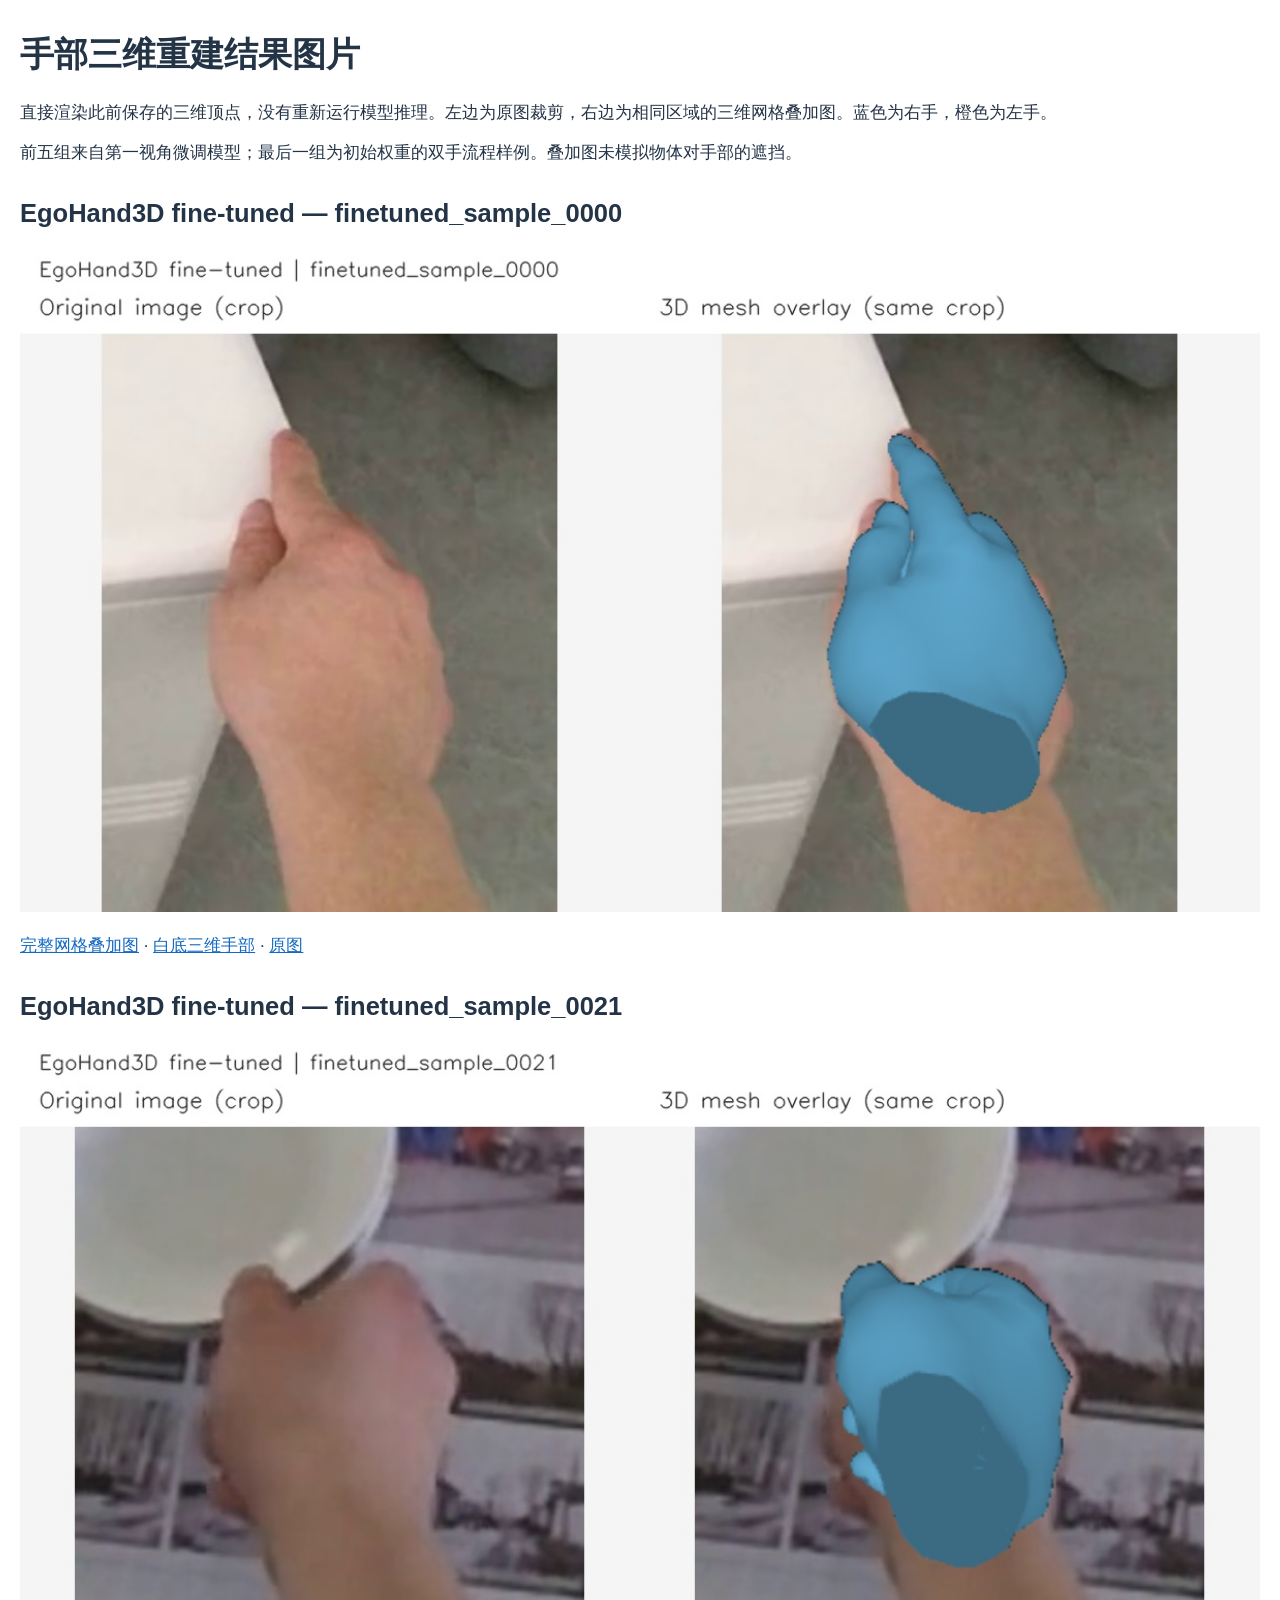
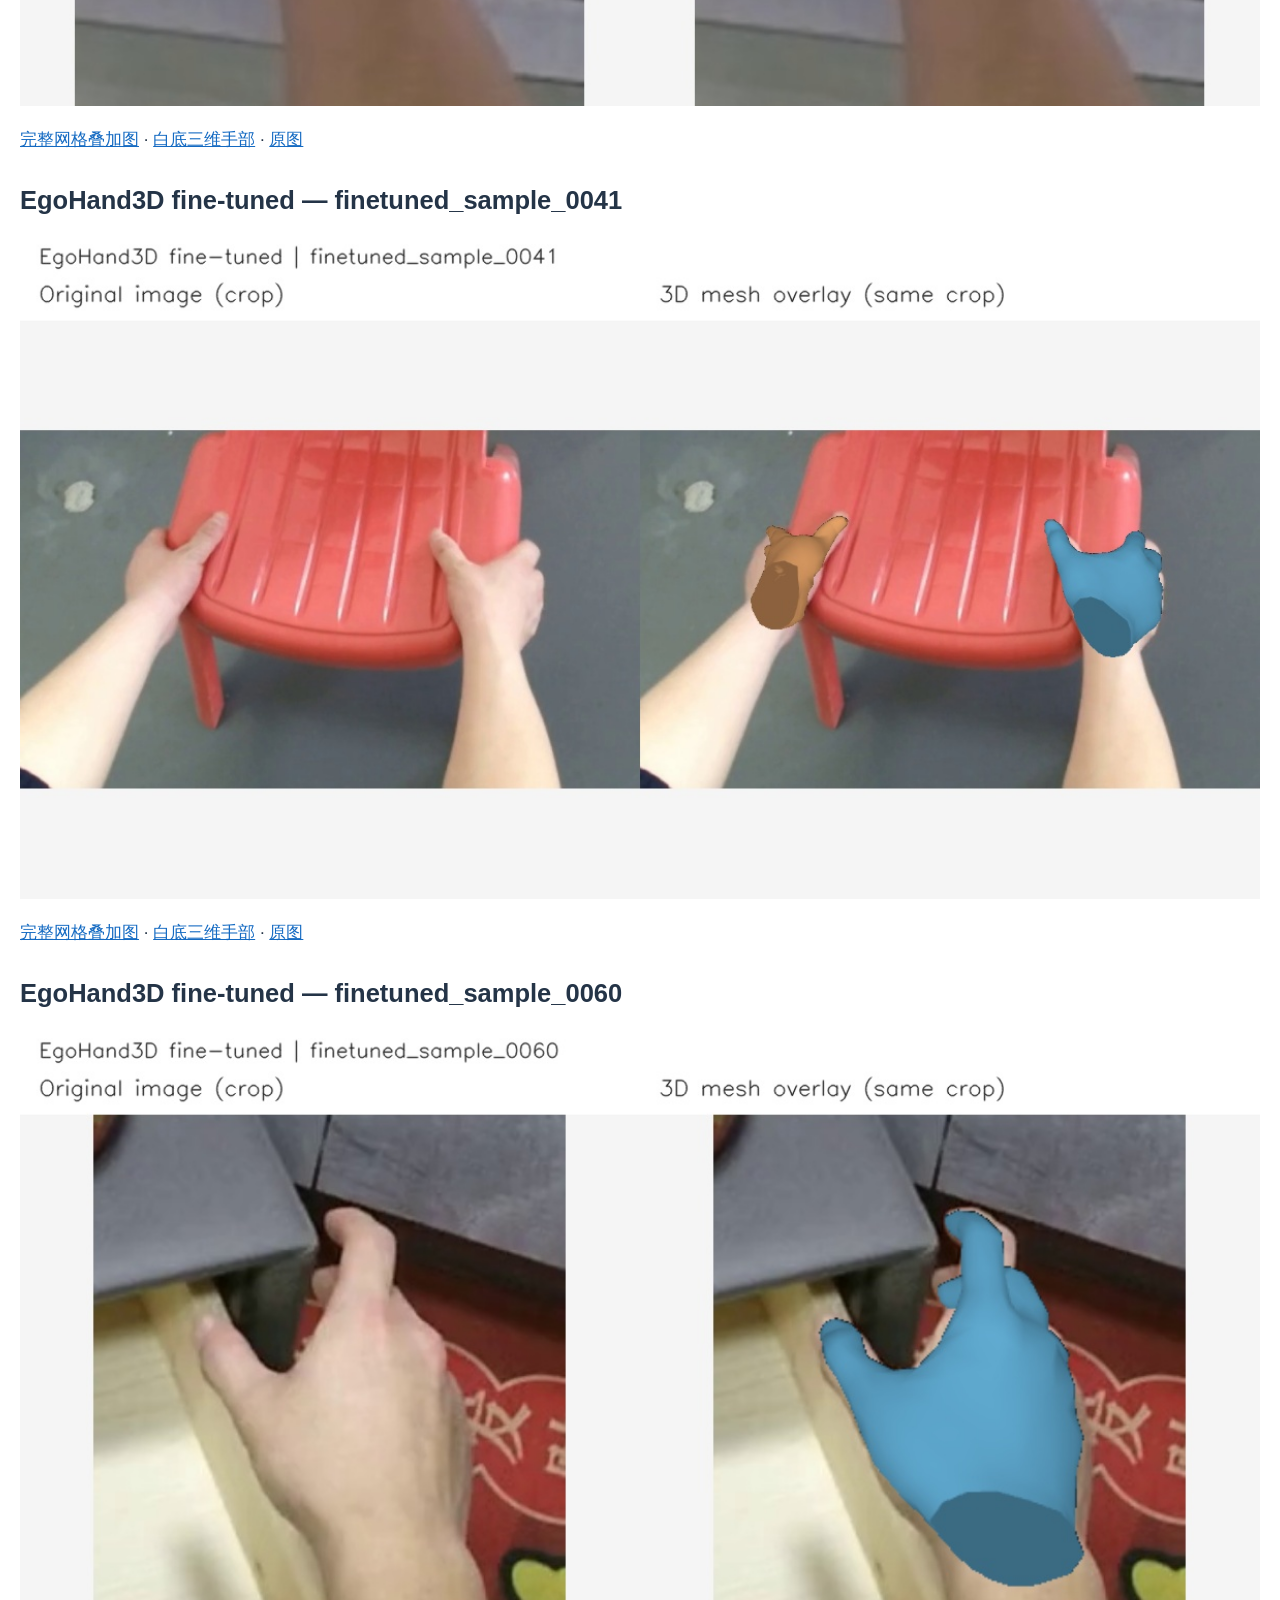
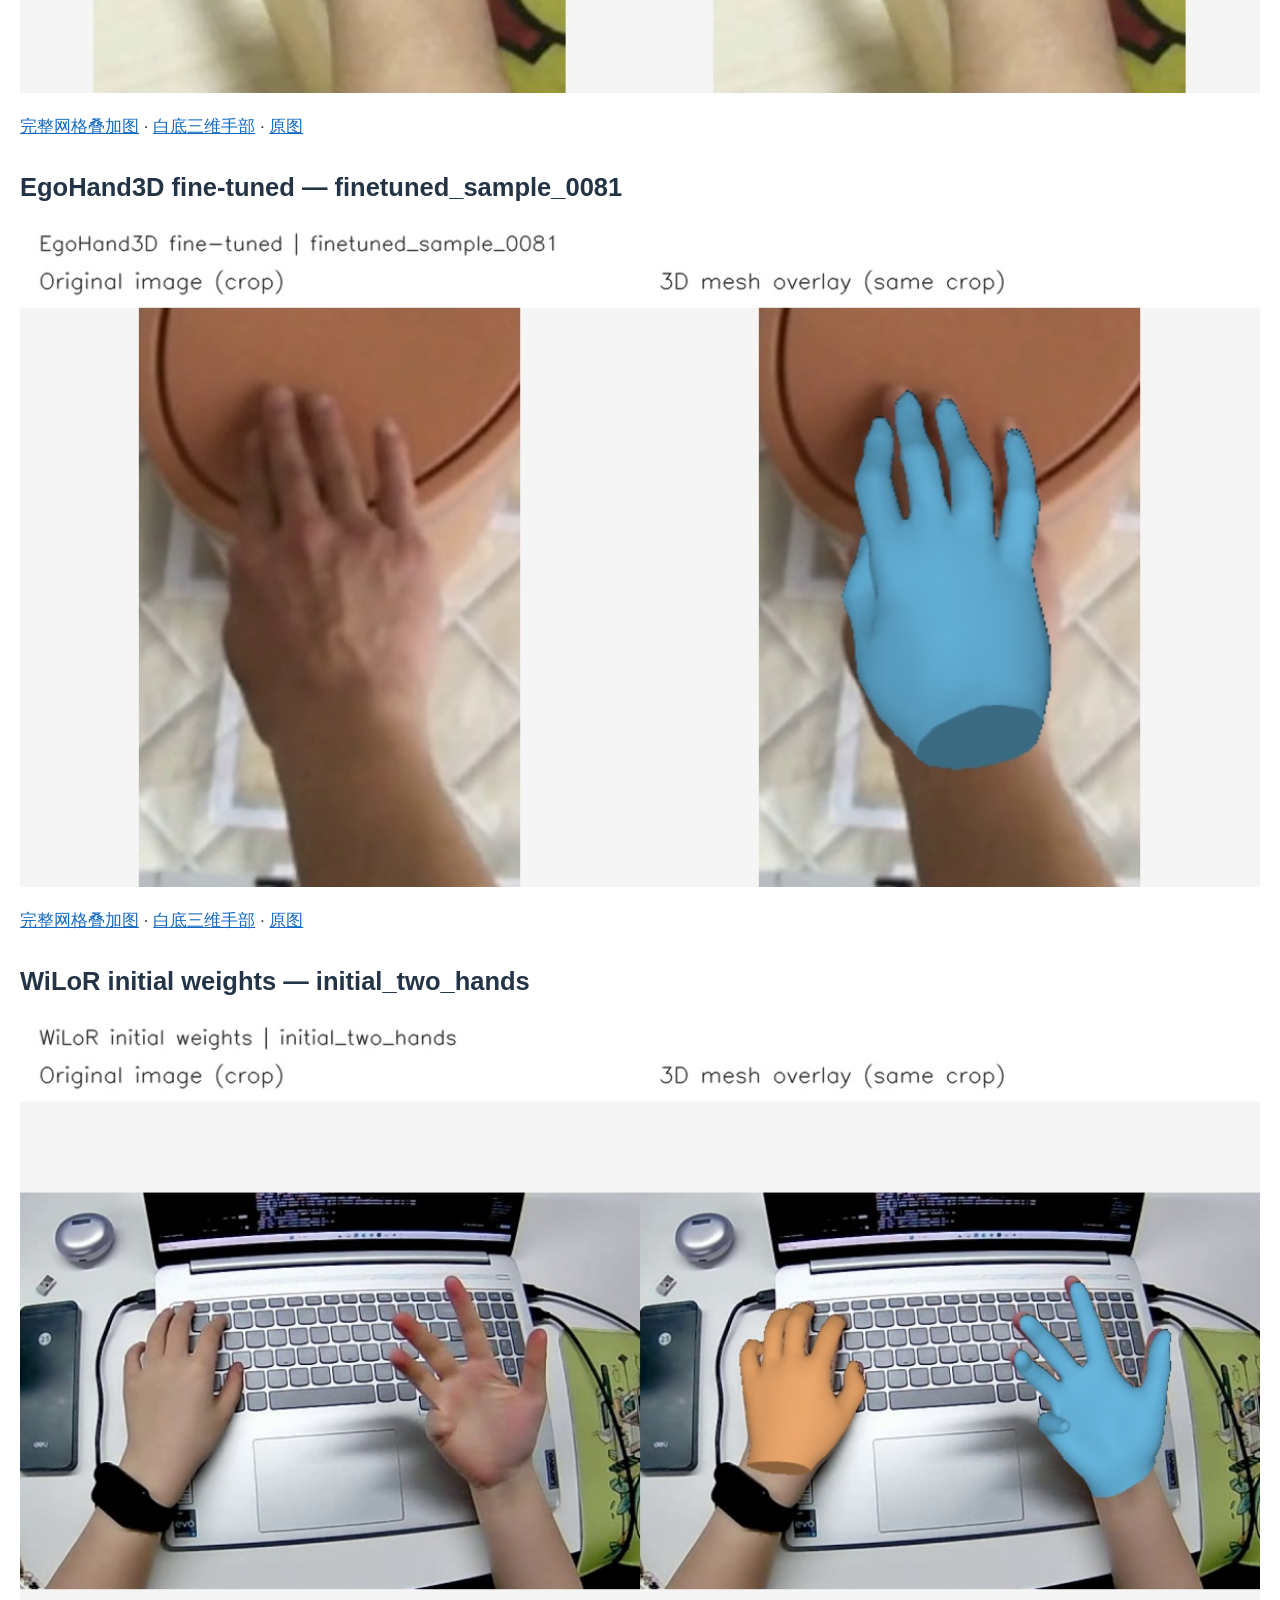
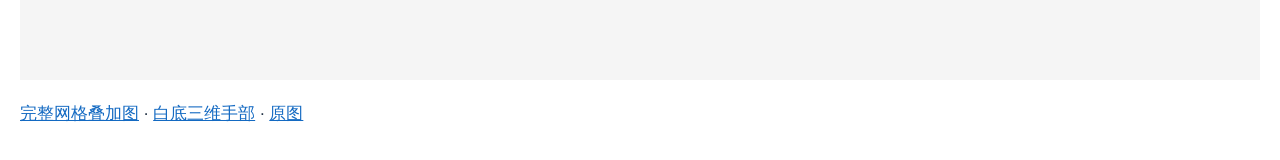
==== results/reconstruction_images_20261009/index.html @ 19c7897a "Add saved hand reconstruction images and preview gallery" ====
<!doctype html><html lang="zh"><meta charset="utf-8"><title>手部三维重建结果</title><style>body{font:17px sans-serif;max-width:1250px;margin:32px auto;padding:0 20px;color:#243447}img{width:100%}section{margin:35px 0}a{color:#146ac2}</style><h1>手部三维重建结果图片</h1><p>直接渲染此前保存的三维顶点，没有重新运行模型推理。左边为原图裁剪，右边为相同区域的三维网格叠加图。蓝色为右手，橙色为左手。</p><p>前五组来自第一视角微调模型；最后一组为初始权重的双手流程样例。叠加图未模拟物体对手部的遮挡。</p><section><h2>EgoHand3D fine-tuned — finetuned_sample_0000</h2><a href="finetuned_sample_0000_comparison.jpg"><img src="finetuned_sample_0000_comparison.jpg"></a><p><a href="finetuned_sample_0000_mesh_overlay.jpg">完整网格叠加图</a> · <a href="finetuned_sample_0000_mesh_only.png">白底三维手部</a> · <a href="finetuned_sample_0000_input.jpg">原图</a></p></section><section><h2>EgoHand3D fine-tuned — finetuned_sample_0021</h2><a href="finetuned_sample_0021_comparison.jpg"><img src="finetuned_sample_0021_comparison.jpg"></a><p><a href="finetuned_sample_0021_mesh_overlay.jpg">完整网格叠加图</a> · <a href="finetuned_sample_0021_mesh_only.png">白底三维手部</a> · <a href="finetuned_sample_0021_input.jpg">原图</a></p></section><section><h2>EgoHand3D fine-tuned — finetuned_sample_0041</h2><a href="finetuned_sample_0041_comparison.jpg"><img src="finetuned_sample_0041_comparison.jpg"></a><p><a href="finetuned_sample_0041_mesh_overlay.jpg">完整网格叠加图</a> · <a href="finetuned_sample_0041_mesh_only.png">白底三维手部</a> · <a href="finetuned_sample_0041_input.jpg">原图</a></p></section><section><h2>EgoHand3D fine-tuned — finetuned_sample_0060</h2><a href="finetuned_sample_0060_comparison.jpg"><img src="finetuned_sample_0060_comparison.jpg"></a><p><a href="finetuned_sample_0060_mesh_overlay.jpg">完整网格叠加图</a> · <a href="finetuned_sample_0060_mesh_only.png">白底三维手部</a> · <a href="finetuned_sample_0060_input.jpg">原图</a></p></section><section><h2>EgoHand3D fine-tuned — finetuned_sample_0081</h2><a href="finetuned_sample_0081_comparison.jpg"><img src="finetuned_sample_0081_comparison.jpg"></a><p><a href="finetuned_sample_0081_mesh_overlay.jpg">完整网格叠加图</a> · <a href="finetuned_sample_0081_mesh_only.png">白底三维手部</a> · <a href="finetuned_sample_0081_input.jpg">原图</a></p></section><section><h2>WiLoR initial weights — initial_two_hands</h2><a href="initial_two_hands_comparison.jpg"><img src="initial_two_hands_comparison.jpg"></a><p><a href="initial_two_hands_mesh_overlay.jpg">完整网格叠加图</a> · <a href="initial_two_hands_mesh_only.png">白底三维手部</a> · <a href="initial_two_hands_input.jpg">原图</a></p></section></html>
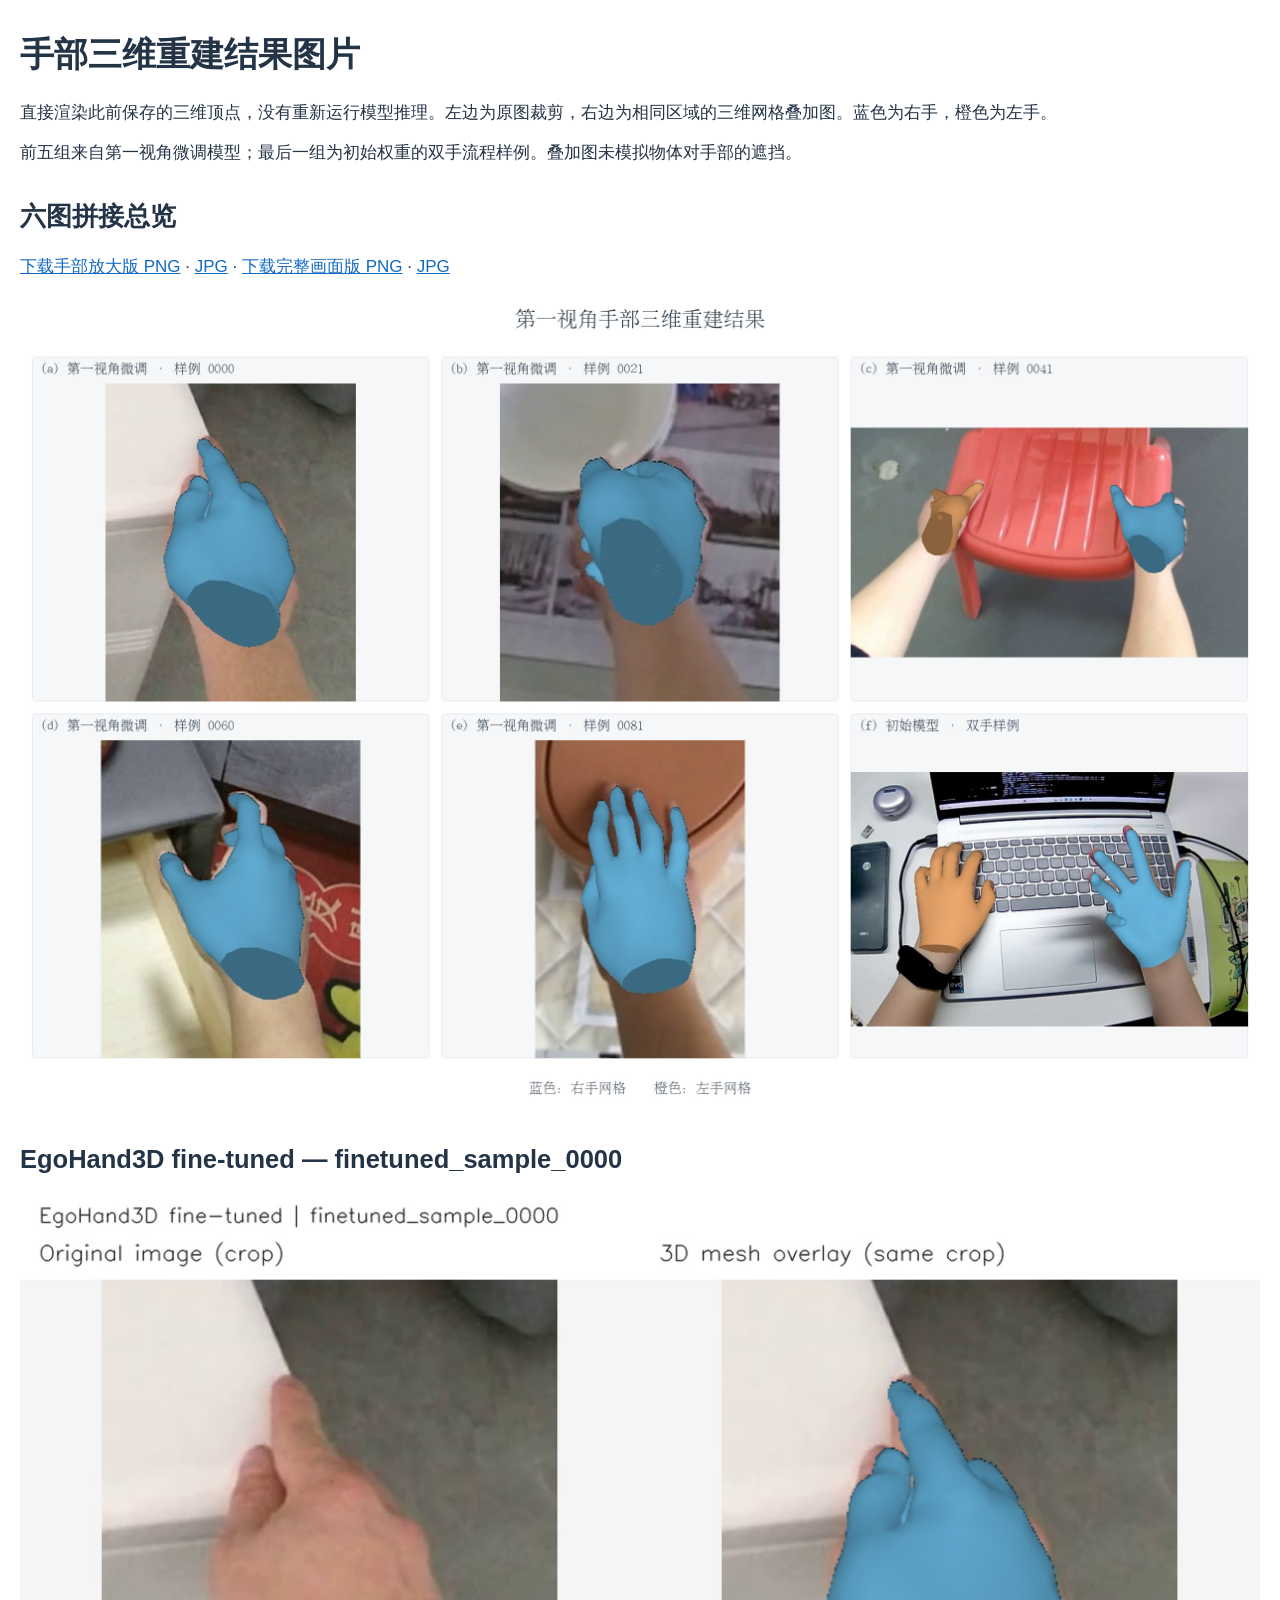
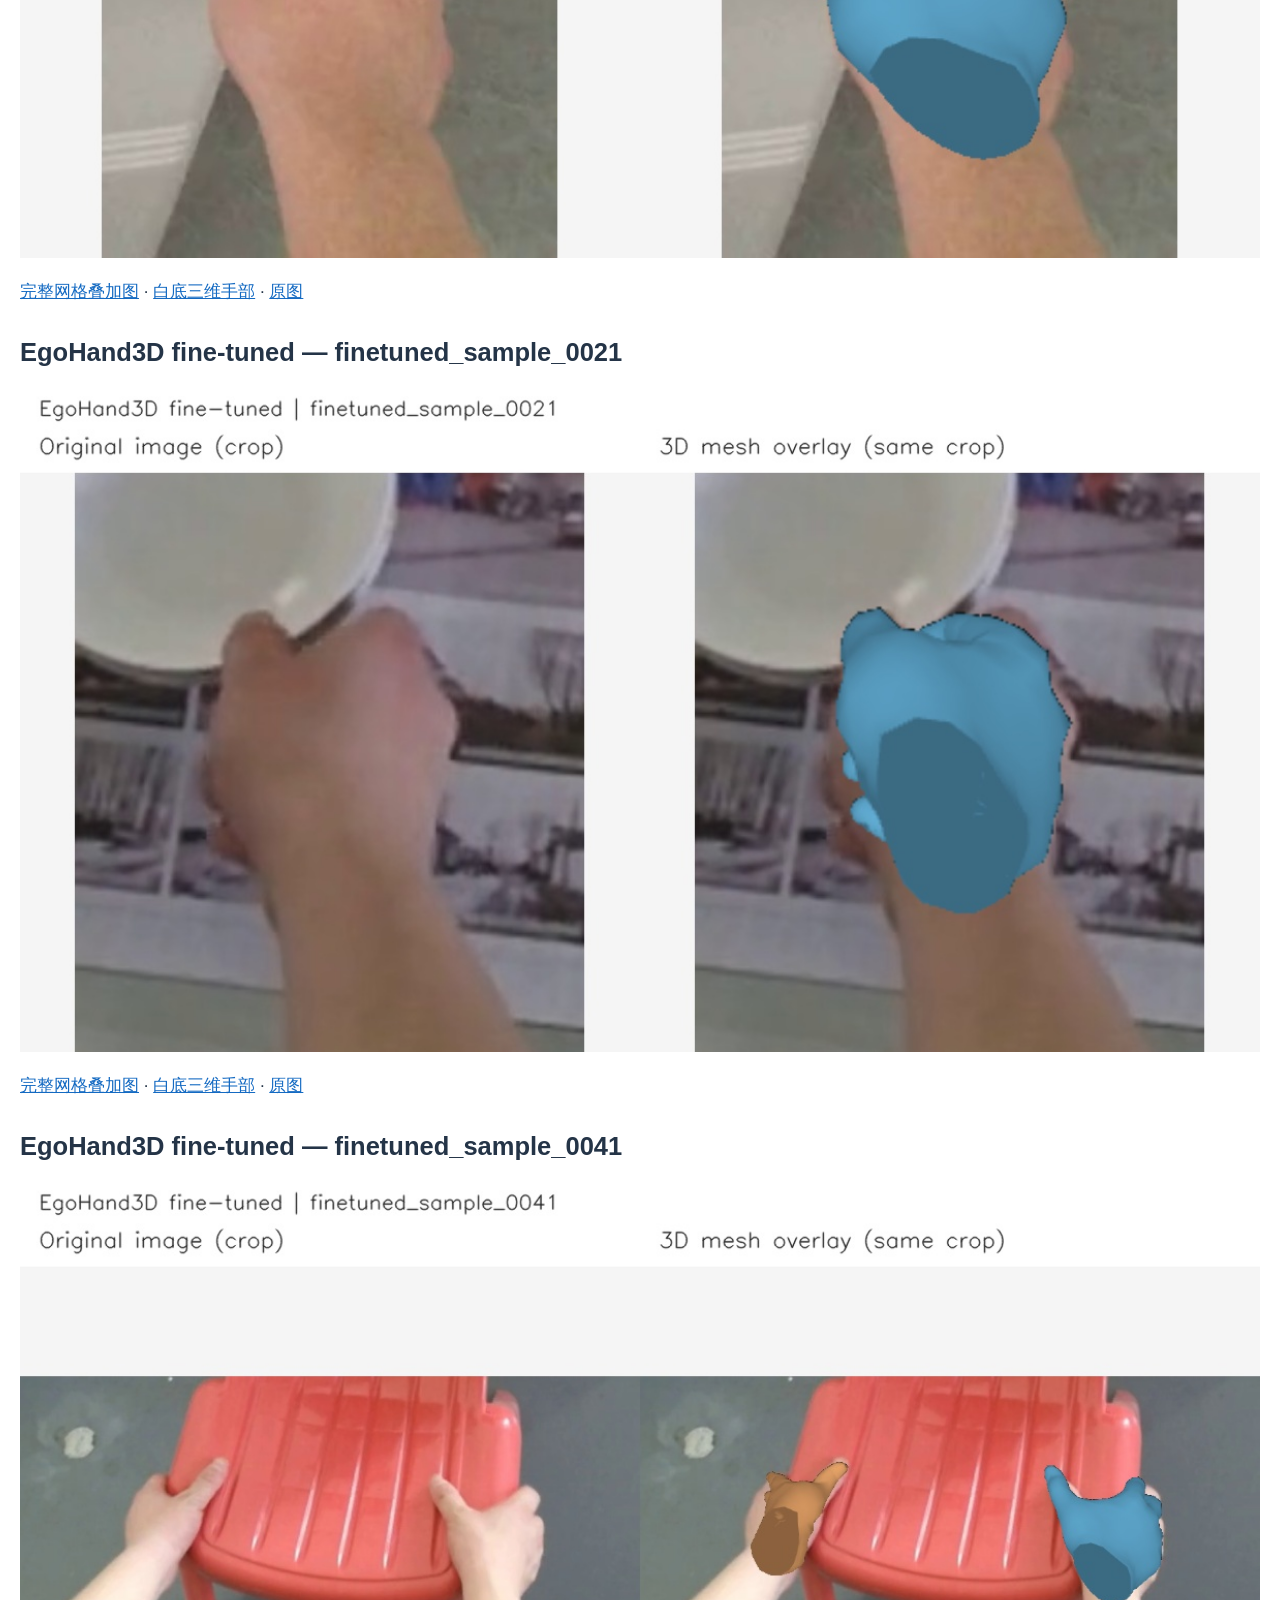
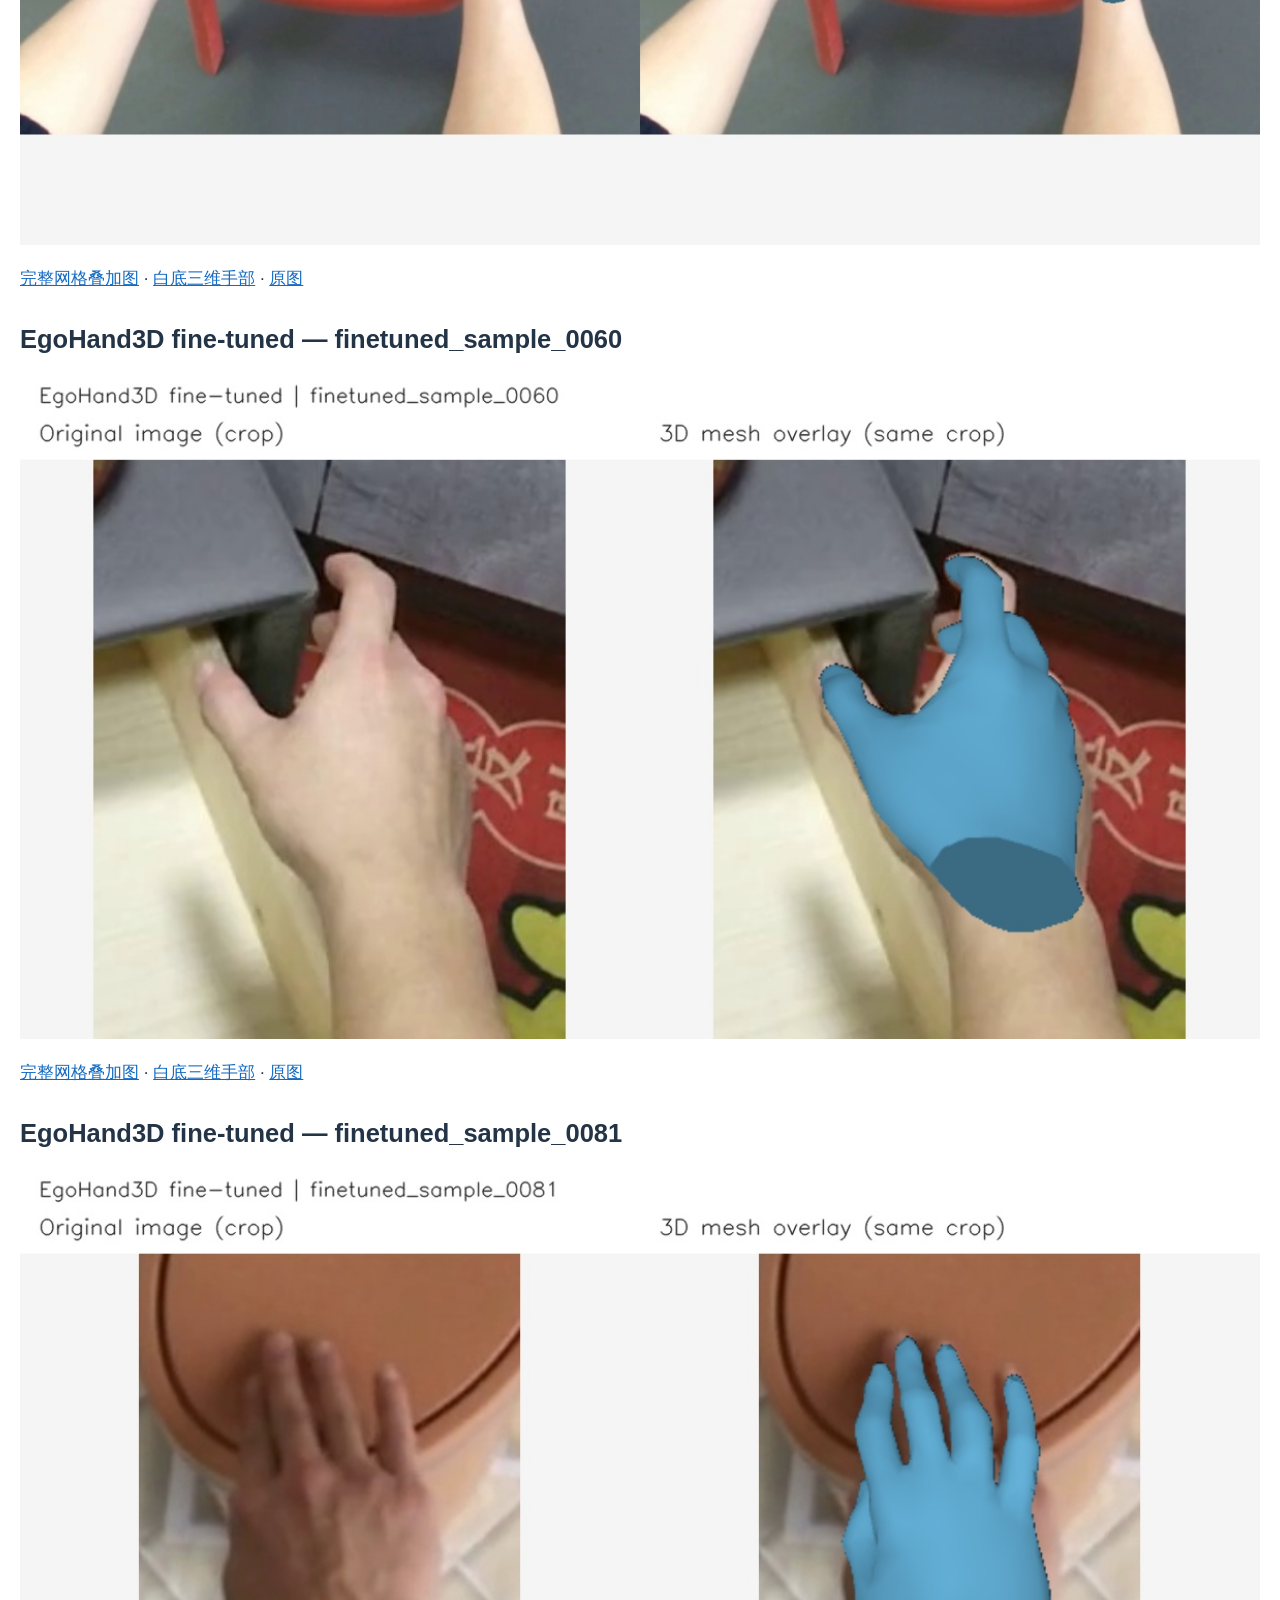
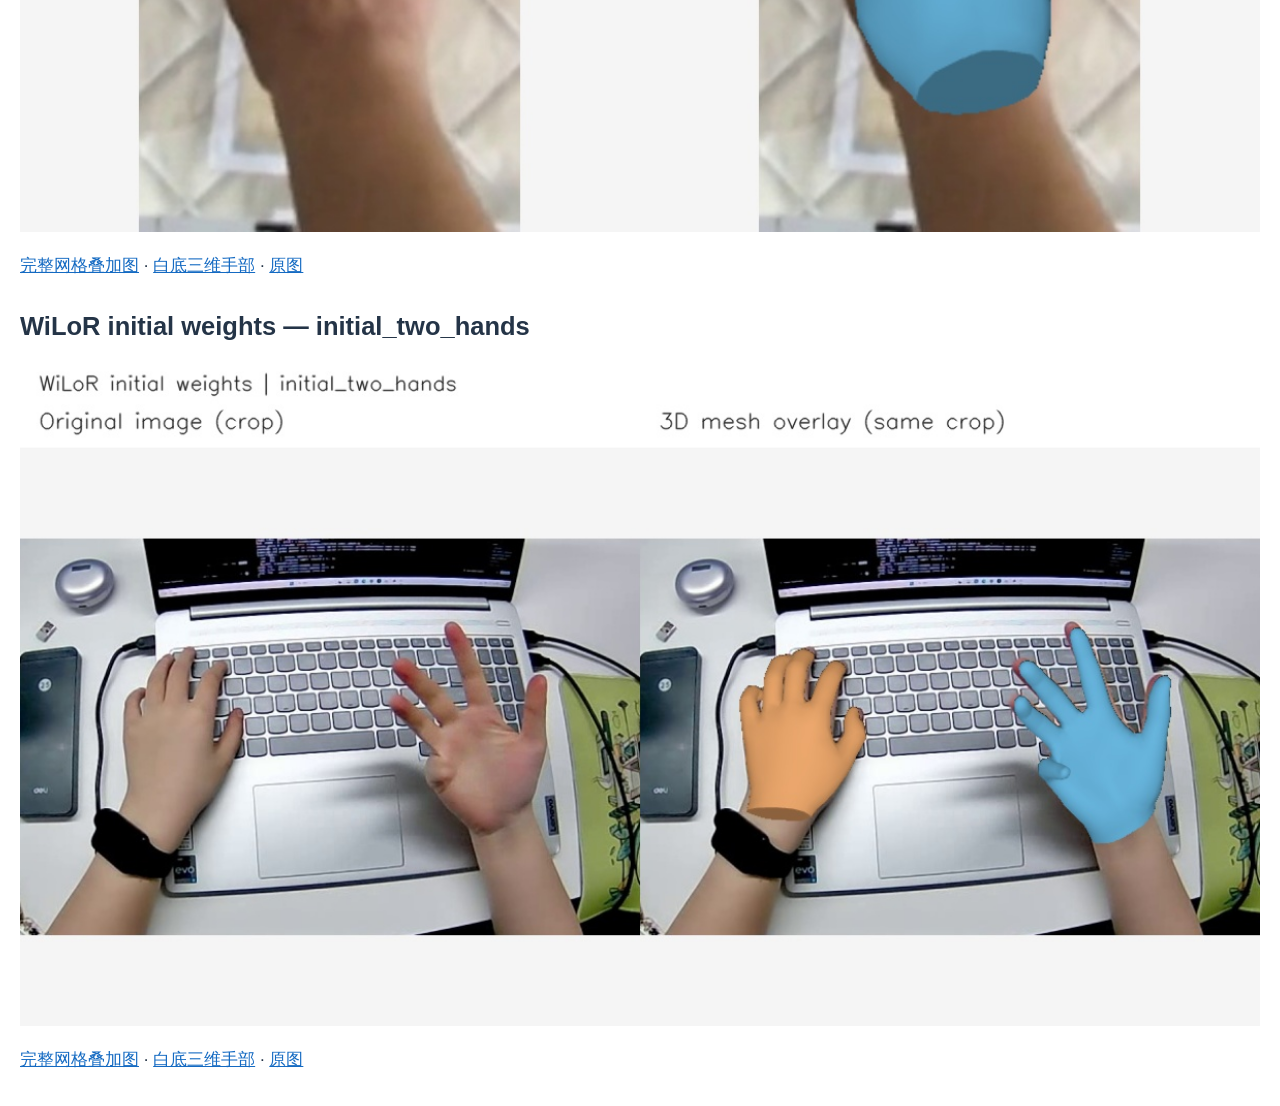
==== commit 31be65de: "Add six-panel hand mesh reconstruction montage" ====
--- a/results/reconstruction_images_20261009/index.html
+++ b/results/reconstruction_images_20261009/index.html
@@ -1 +1 @@
-<!doctype html><html lang="zh"><meta charset="utf-8"><title>手部三维重建结果</title><style>body{font:17px sans-serif;max-width:1250px;margin:32px auto;padding:0 20px;color:#243447}img{width:100%}section{margin:35px 0}a{color:#146ac2}</style><h1>手部三维重建结果图片</h1><p>直接渲染此前保存的三维顶点，没有重新运行模型推理。左边为原图裁剪，右边为相同区域的三维网格叠加图。蓝色为右手，橙色为左手。</p><p>前五组来自第一视角微调模型；最后一组为初始权重的双手流程样例。叠加图未模拟物体对手部的遮挡。</p><section><h2>EgoHand3D fine-tuned — finetuned_sample_0000</h2><a href="finetuned_sample_0000_comparison.jpg"><img src="finetuned_sample_0000_comparison.jpg"></a><p><a href="finetuned_sample_0000_mesh_overlay.jpg">完整网格叠加图</a> · <a href="finetuned_sample_0000_mesh_only.png">白底三维手部</a> · <a href="finetuned_sample_0000_input.jpg">原图</a></p></section><section><h2>EgoHand3D fine-tuned — finetuned_sample_0021</h2><a href="finetuned_sample_0021_comparison.jpg"><img src="finetuned_sample_0021_comparison.jpg"></a><p><a href="finetuned_sample_0021_mesh_overlay.jpg">完整网格叠加图</a> · <a href="finetuned_sample_0021_mesh_only.png">白底三维手部</a> · <a href="finetuned_sample_0021_input.jpg">原图</a></p></section><section><h2>EgoHand3D fine-tuned — finetuned_sample_0041</h2><a href="finetuned_sample_0041_comparison.jpg"><img src="finetuned_sample_0041_comparison.jpg"></a><p><a href="finetuned_sample_0041_mesh_overlay.jpg">完整网格叠加图</a> · <a href="finetuned_sample_0041_mesh_only.png">白底三维手部</a> · <a href="finetuned_sample_0041_input.jpg">原图</a></p></section><section><h2>EgoHand3D fine-tuned — finetuned_sample_0060</h2><a href="finetuned_sample_0060_comparison.jpg"><img src="finetuned_sample_0060_comparison.jpg"></a><p><a href="finetuned_sample_0060_mesh_overlay.jpg">完整网格叠加图</a> · <a href="finetuned_sample_0060_mesh_only.png">白底三维手部</a> · <a href="finetuned_sample_0060_input.jpg">原图</a></p></section><section><h2>EgoHand3D fine-tuned — finetuned_sample_0081</h2><a href="finetuned_sample_0081_comparison.jpg"><img src="finetuned_sample_0081_comparison.jpg"></a><p><a href="finetuned_sample_0081_mesh_overlay.jpg">完整网格叠加图</a> · <a href="finetuned_sample_0081_mesh_only.png">白底三维手部</a> · <a href="finetuned_sample_0081_input.jpg">原图</a></p></section><section><h2>WiLoR initial weights — initial_two_hands</h2><a href="initial_two_hands_comparison.jpg"><img src="initial_two_hands_comparison.jpg"></a><p><a href="initial_two_hands_mesh_overlay.jpg">完整网格叠加图</a> · <a href="initial_two_hands_mesh_only.png">白底三维手部</a> · <a href="initial_two_hands_input.jpg">原图</a></p></section></html>+<!doctype html><html lang="zh"><meta charset="utf-8"><title>手部三维重建结果</title><style>body{font:17px sans-serif;max-width:1250px;margin:32px auto;padding:0 20px;color:#243447}img{width:100%}section{margin:35px 0}a{color:#146ac2}</style><h1>手部三维重建结果图片</h1><p>直接渲染此前保存的三维顶点，没有重新运行模型推理。左边为原图裁剪，右边为相同区域的三维网格叠加图。蓝色为右手，橙色为左手。</p><p>前五组来自第一视角微调模型；最后一组为初始权重的双手流程样例。叠加图未模拟物体对手部的遮挡。</p><section id="montage"><h2>六图拼接总览</h2><p><a href="mesh_overlay_montage_detail.png">下载手部放大版 PNG</a> · <a href="mesh_overlay_montage_detail.jpg">JPG</a> · <a href="mesh_overlay_montage.png">下载完整画面版 PNG</a> · <a href="mesh_overlay_montage.jpg">JPG</a></p><a href="mesh_overlay_montage_detail.png"><img src="mesh_overlay_montage_detail.jpg" alt="六张三维手部网格叠加图拼图"></a></section><section><h2>EgoHand3D fine-tuned — finetuned_sample_0000</h2><a href="finetuned_sample_0000_comparison.jpg"><img src="finetuned_sample_0000_comparison.jpg"></a><p><a href="finetuned_sample_0000_mesh_overlay.jpg">完整网格叠加图</a> · <a href="finetuned_sample_0000_mesh_only.png">白底三维手部</a> · <a href="finetuned_sample_0000_input.jpg">原图</a></p></section><section><h2>EgoHand3D fine-tuned — finetuned_sample_0021</h2><a href="finetuned_sample_0021_comparison.jpg"><img src="finetuned_sample_0021_comparison.jpg"></a><p><a href="finetuned_sample_0021_mesh_overlay.jpg">完整网格叠加图</a> · <a href="finetuned_sample_0021_mesh_only.png">白底三维手部</a> · <a href="finetuned_sample_0021_input.jpg">原图</a></p></section><section><h2>EgoHand3D fine-tuned — finetuned_sample_0041</h2><a href="finetuned_sample_0041_comparison.jpg"><img src="finetuned_sample_0041_comparison.jpg"></a><p><a href="finetuned_sample_0041_mesh_overlay.jpg">完整网格叠加图</a> · <a href="finetuned_sample_0041_mesh_only.png">白底三维手部</a> · <a href="finetuned_sample_0041_input.jpg">原图</a></p></section><section><h2>EgoHand3D fine-tuned — finetuned_sample_0060</h2><a href="finetuned_sample_0060_comparison.jpg"><img src="finetuned_sample_0060_comparison.jpg"></a><p><a href="finetuned_sample_0060_mesh_overlay.jpg">完整网格叠加图</a> · <a href="finetuned_sample_0060_mesh_only.png">白底三维手部</a> · <a href="finetuned_sample_0060_input.jpg">原图</a></p></section><section><h2>EgoHand3D fine-tuned — finetuned_sample_0081</h2><a href="finetuned_sample_0081_comparison.jpg"><img src="finetuned_sample_0081_comparison.jpg"></a><p><a href="finetuned_sample_0081_mesh_overlay.jpg">完整网格叠加图</a> · <a href="finetuned_sample_0081_mesh_only.png">白底三维手部</a> · <a href="finetuned_sample_0081_input.jpg">原图</a></p></section><section><h2>WiLoR initial weights — initial_two_hands</h2><a href="initial_two_hands_comparison.jpg"><img src="initial_two_hands_comparison.jpg"></a><p><a href="initial_two_hands_mesh_overlay.jpg">完整网格叠加图</a> · <a href="initial_two_hands_mesh_only.png">白底三维手部</a> · <a href="initial_two_hands_input.jpg">原图</a></p></section></html>
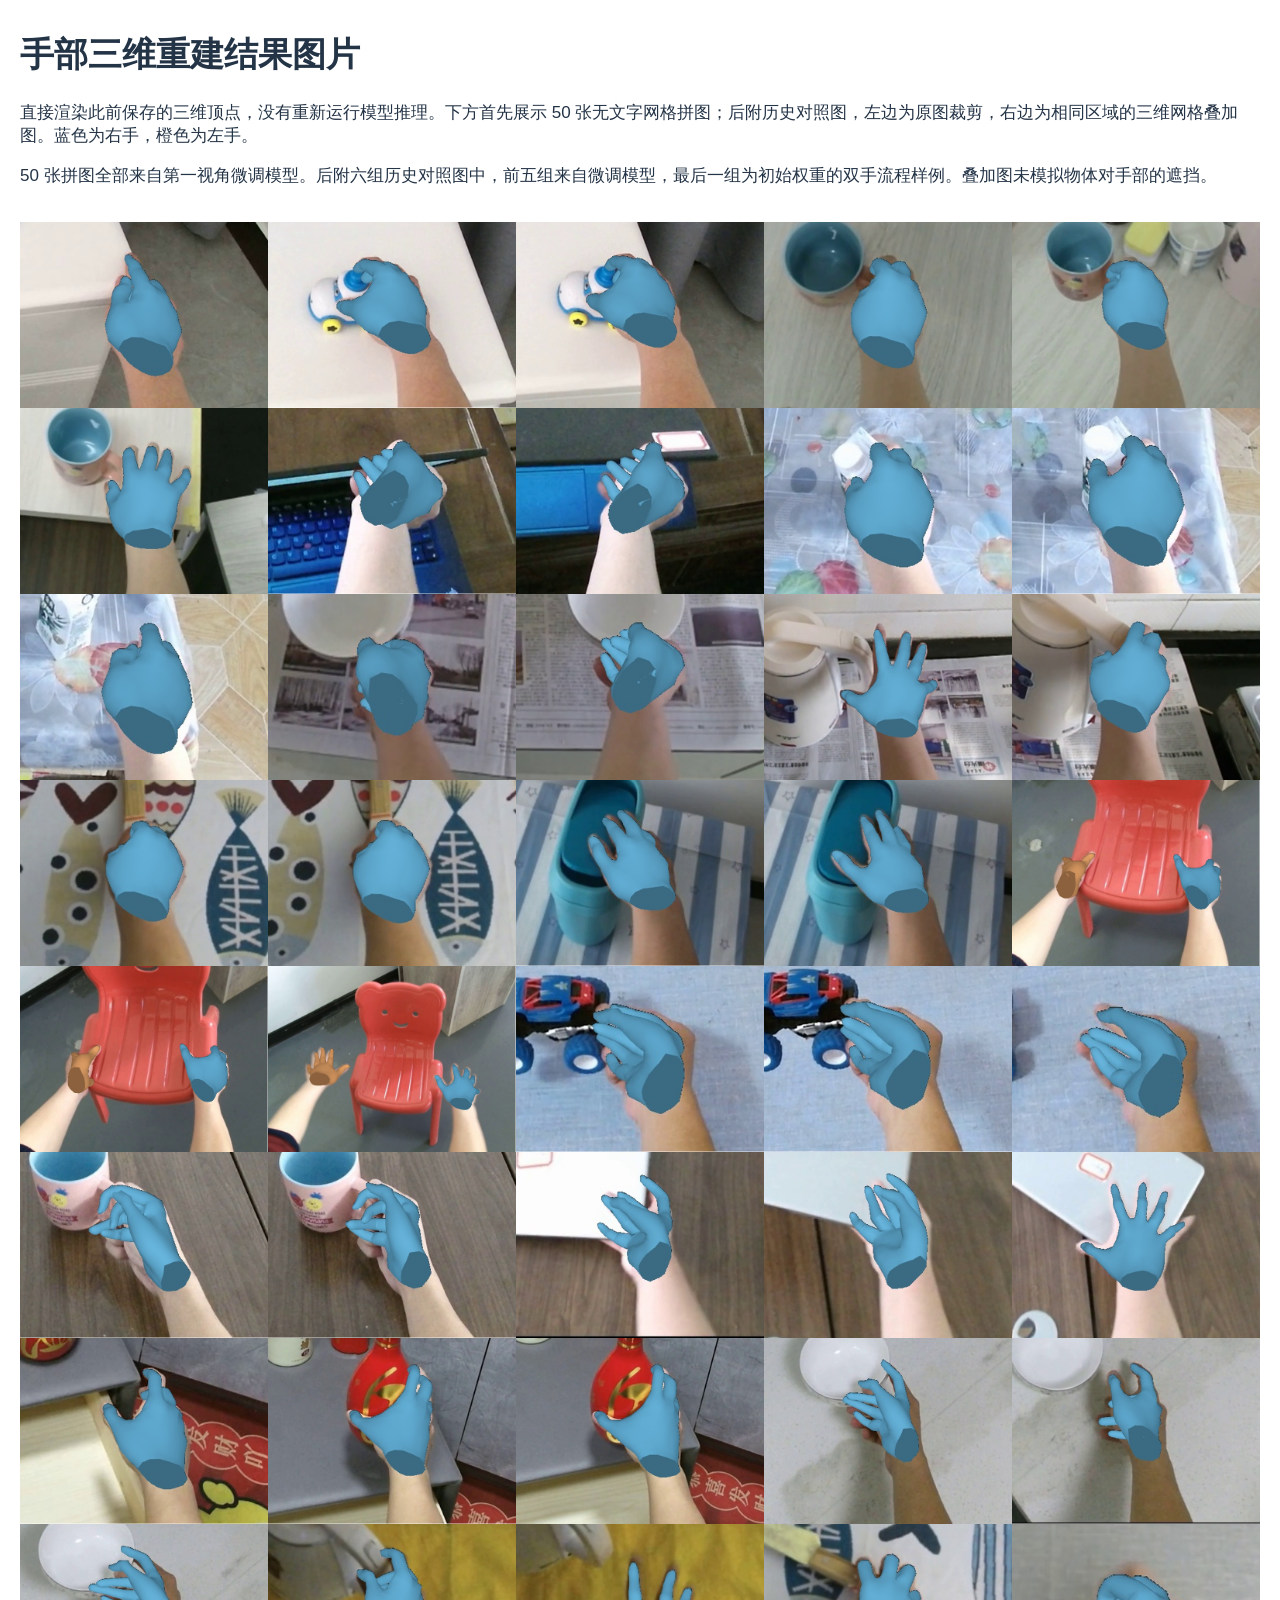
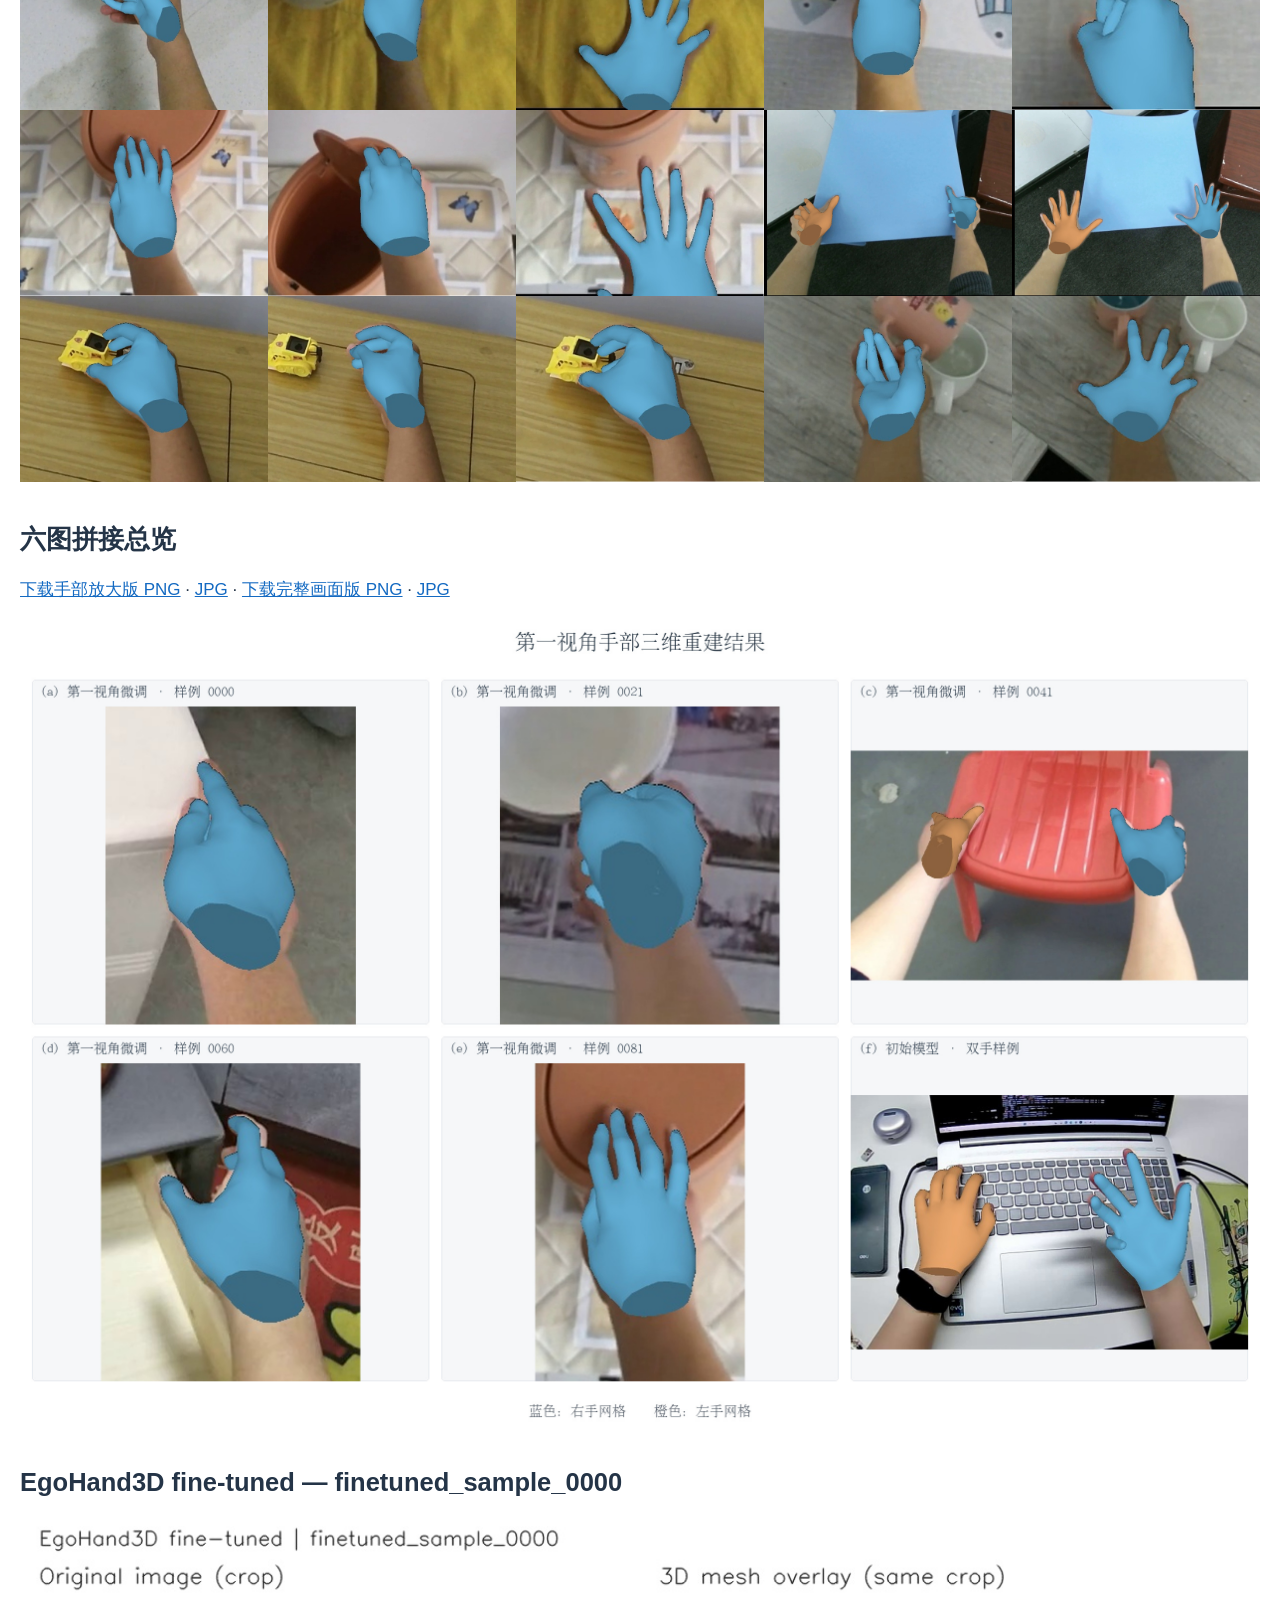
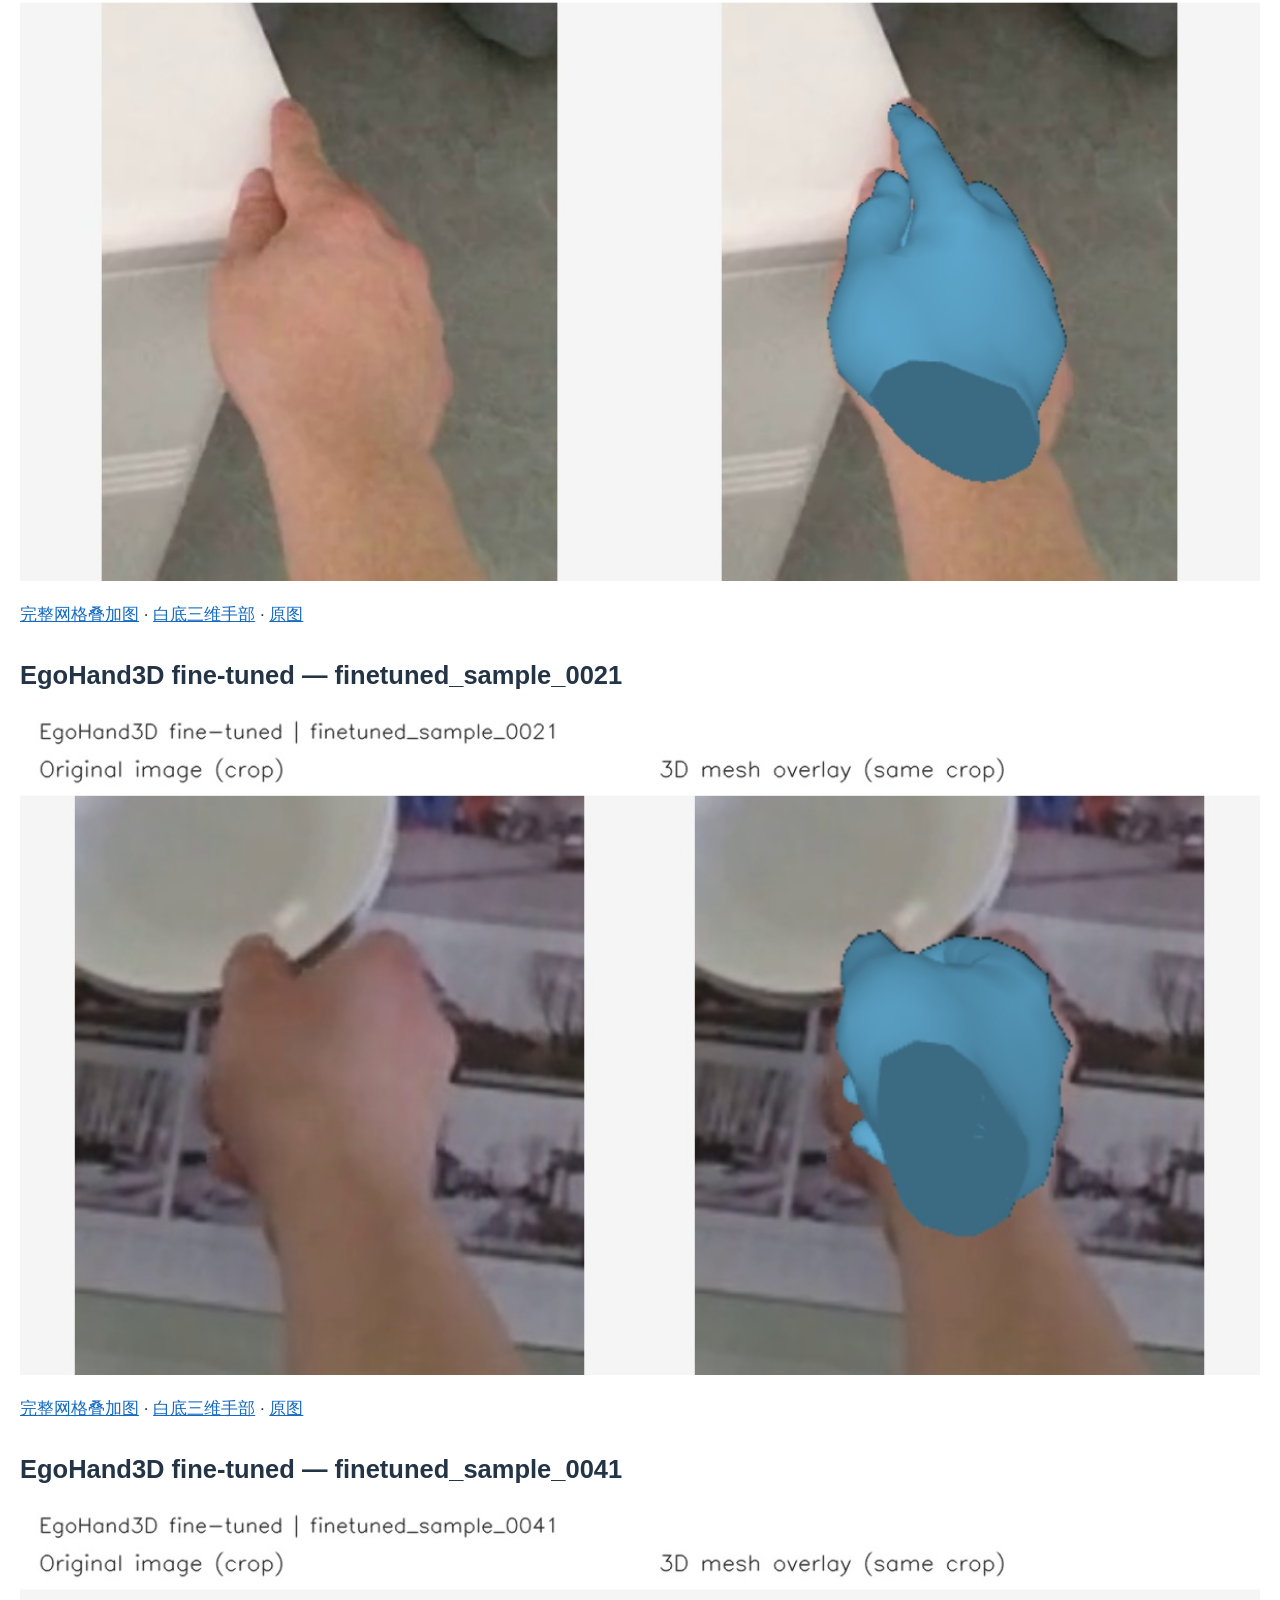
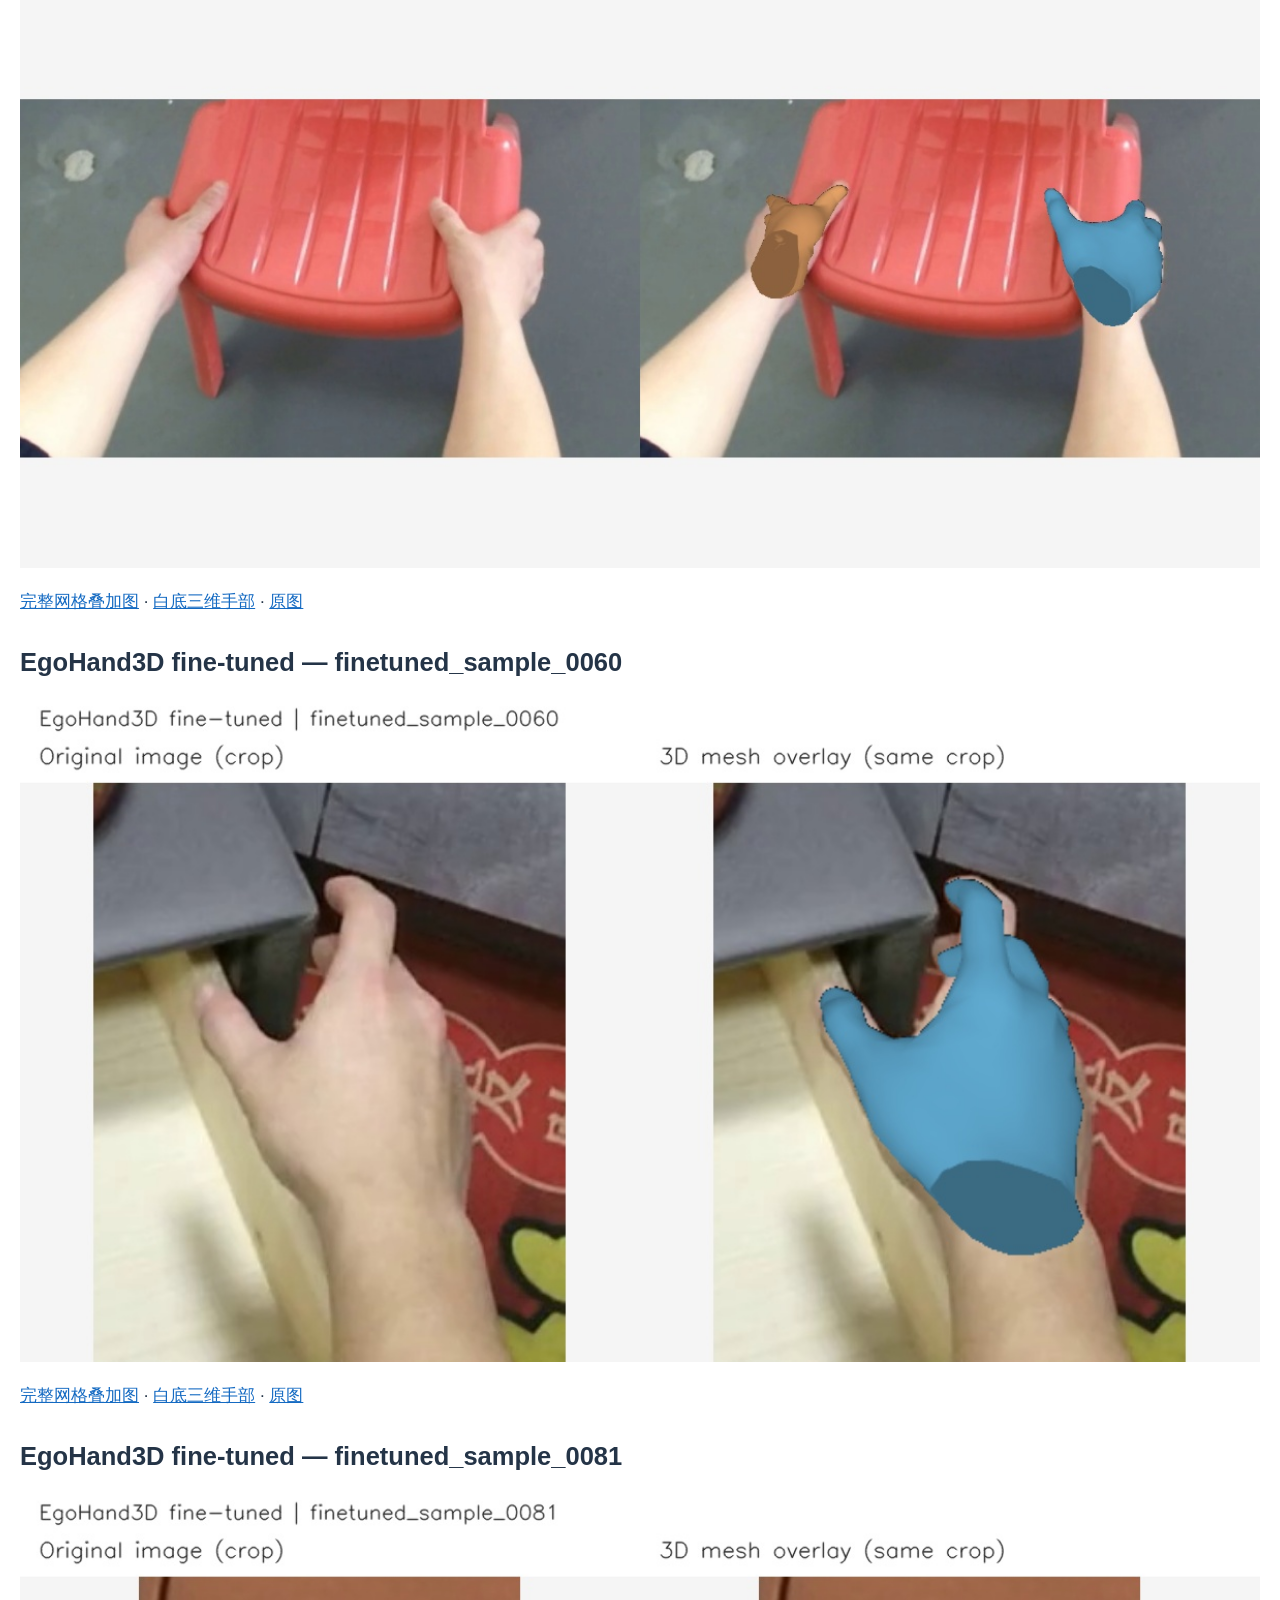
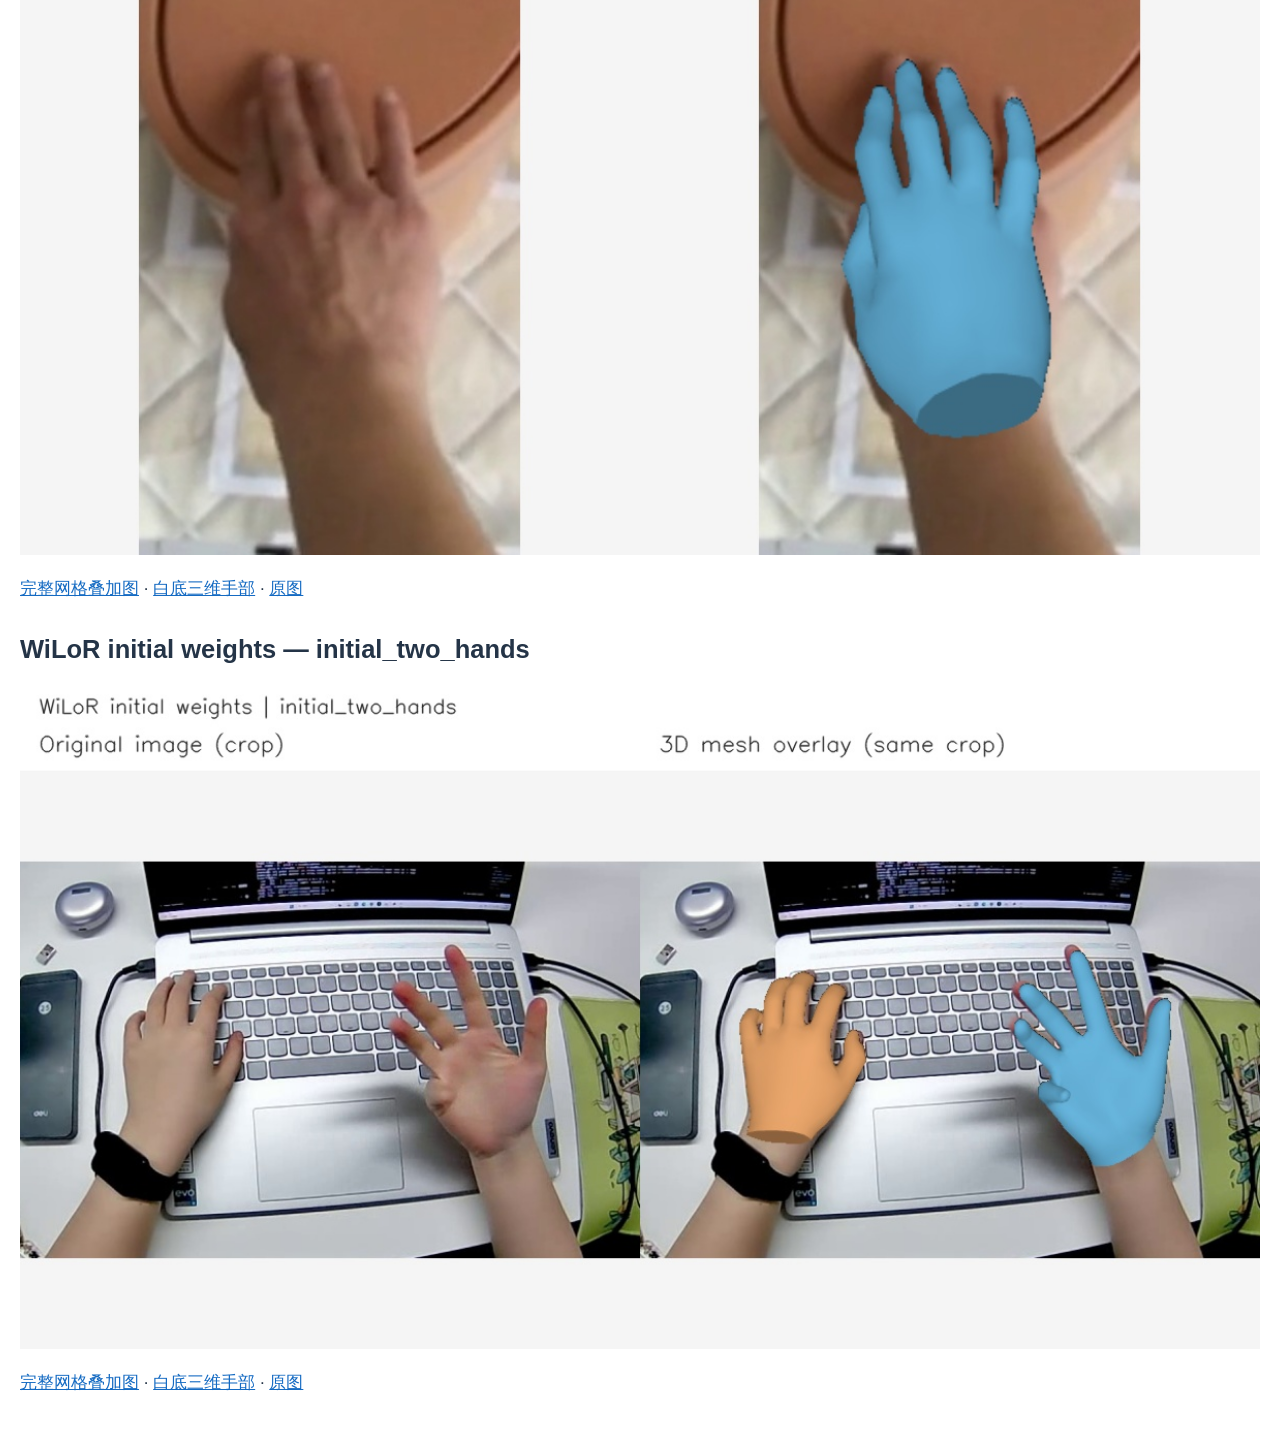
==== commit 40c52b00: "Add 50 fine-tuned mesh overlays and text-free montages" ====
--- a/results/reconstruction_images_20261009/index.html
+++ b/results/reconstruction_images_20261009/index.html
@@ -1 +1 @@
-<!doctype html><html lang="zh"><meta charset="utf-8"><title>手部三维重建结果</title><style>body{font:17px sans-serif;max-width:1250px;margin:32px auto;padding:0 20px;color:#243447}img{width:100%}section{margin:35px 0}a{color:#146ac2}</style><h1>手部三维重建结果图片</h1><p>直接渲染此前保存的三维顶点，没有重新运行模型推理。左边为原图裁剪，右边为相同区域的三维网格叠加图。蓝色为右手，橙色为左手。</p><p>前五组来自第一视角微调模型；最后一组为初始权重的双手流程样例。叠加图未模拟物体对手部的遮挡。</p><section id="montage"><h2>六图拼接总览</h2><p><a href="mesh_overlay_montage_detail.png">下载手部放大版 PNG</a> · <a href="mesh_overlay_montage_detail.jpg">JPG</a> · <a href="mesh_overlay_montage.png">下载完整画面版 PNG</a> · <a href="mesh_overlay_montage.jpg">JPG</a></p><a href="mesh_overlay_montage_detail.png"><img src="mesh_overlay_montage_detail.jpg" alt="六张三维手部网格叠加图拼图"></a></section><section><h2>EgoHand3D fine-tuned — finetuned_sample_0000</h2><a href="finetuned_sample_0000_comparison.jpg"><img src="finetuned_sample_0000_comparison.jpg"></a><p><a href="finetuned_sample_0000_mesh_overlay.jpg">完整网格叠加图</a> · <a href="finetuned_sample_0000_mesh_only.png">白底三维手部</a> · <a href="finetuned_sample_0000_input.jpg">原图</a></p></section><section><h2>EgoHand3D fine-tuned — finetuned_sample_0021</h2><a href="finetuned_sample_0021_comparison.jpg"><img src="finetuned_sample_0021_comparison.jpg"></a><p><a href="finetuned_sample_0021_mesh_overlay.jpg">完整网格叠加图</a> · <a href="finetuned_sample_0021_mesh_only.png">白底三维手部</a> · <a href="finetuned_sample_0021_input.jpg">原图</a></p></section><section><h2>EgoHand3D fine-tuned — finetuned_sample_0041</h2><a href="finetuned_sample_0041_comparison.jpg"><img src="finetuned_sample_0041_comparison.jpg"></a><p><a href="finetuned_sample_0041_mesh_overlay.jpg">完整网格叠加图</a> · <a href="finetuned_sample_0041_mesh_only.png">白底三维手部</a> · <a href="finetuned_sample_0041_input.jpg">原图</a></p></section><section><h2>EgoHand3D fine-tuned — finetuned_sample_0060</h2><a href="finetuned_sample_0060_comparison.jpg"><img src="finetuned_sample_0060_comparison.jpg"></a><p><a href="finetuned_sample_0060_mesh_overlay.jpg">完整网格叠加图</a> · <a href="finetuned_sample_0060_mesh_only.png">白底三维手部</a> · <a href="finetuned_sample_0060_input.jpg">原图</a></p></section><section><h2>EgoHand3D fine-tuned — finetuned_sample_0081</h2><a href="finetuned_sample_0081_comparison.jpg"><img src="finetuned_sample_0081_comparison.jpg"></a><p><a href="finetuned_sample_0081_mesh_overlay.jpg">完整网格叠加图</a> · <a href="finetuned_sample_0081_mesh_only.png">白底三维手部</a> · <a href="finetuned_sample_0081_input.jpg">原图</a></p></section><section><h2>WiLoR initial weights — initial_two_hands</h2><a href="initial_two_hands_comparison.jpg"><img src="initial_two_hands_comparison.jpg"></a><p><a href="initial_two_hands_mesh_overlay.jpg">完整网格叠加图</a> · <a href="initial_two_hands_mesh_only.png">白底三维手部</a> · <a href="initial_two_hands_input.jpg">原图</a></p></section></html>+<!doctype html><html lang="zh"><meta charset="utf-8"><title>手部三维重建结果</title><style>body{font:17px sans-serif;max-width:1250px;margin:32px auto;padding:0 20px;color:#243447}img{width:100%}section{margin:35px 0}a{color:#146ac2}</style><h1>手部三维重建结果图片</h1><p>直接渲染此前保存的三维顶点，没有重新运行模型推理。下方首先展示 50 张无文字网格拼图；后附历史对照图，左边为原图裁剪，右边为相同区域的三维网格叠加图。蓝色为右手，橙色为左手。</p><p>50 张拼图全部来自第一视角微调模型。后附六组历史对照图中，前五组来自微调模型，最后一组为初始权重的双手流程样例。叠加图未模拟物体对手部的遮挡。</p><section id="mesh-overlay-50"><a href="mesh_overlay_50/mesh_overlay_50_no_text.png"><img src="mesh_overlay_50/mesh_overlay_50_no_text.jpg" alt=""></a></section><section id="montage"><h2>六图拼接总览</h2><p><a href="mesh_overlay_montage_detail.png">下载手部放大版 PNG</a> · <a href="mesh_overlay_montage_detail.jpg">JPG</a> · <a href="mesh_overlay_montage.png">下载完整画面版 PNG</a> · <a href="mesh_overlay_montage.jpg">JPG</a></p><a href="mesh_overlay_montage_detail.png"><img src="mesh_overlay_montage_detail.jpg" alt="六张三维手部网格叠加图拼图"></a></section><section><h2>EgoHand3D fine-tuned — finetuned_sample_0000</h2><a href="finetuned_sample_0000_comparison.jpg"><img src="finetuned_sample_0000_comparison.jpg"></a><p><a href="finetuned_sample_0000_mesh_overlay.jpg">完整网格叠加图</a> · <a href="finetuned_sample_0000_mesh_only.png">白底三维手部</a> · <a href="finetuned_sample_0000_input.jpg">原图</a></p></section><section><h2>EgoHand3D fine-tuned — finetuned_sample_0021</h2><a href="finetuned_sample_0021_comparison.jpg"><img src="finetuned_sample_0021_comparison.jpg"></a><p><a href="finetuned_sample_0021_mesh_overlay.jpg">完整网格叠加图</a> · <a href="finetuned_sample_0021_mesh_only.png">白底三维手部</a> · <a href="finetuned_sample_0021_input.jpg">原图</a></p></section><section><h2>EgoHand3D fine-tuned — finetuned_sample_0041</h2><a href="finetuned_sample_0041_comparison.jpg"><img src="finetuned_sample_0041_comparison.jpg"></a><p><a href="finetuned_sample_0041_mesh_overlay.jpg">完整网格叠加图</a> · <a href="finetuned_sample_0041_mesh_only.png">白底三维手部</a> · <a href="finetuned_sample_0041_input.jpg">原图</a></p></section><section><h2>EgoHand3D fine-tuned — finetuned_sample_0060</h2><a href="finetuned_sample_0060_comparison.jpg"><img src="finetuned_sample_0060_comparison.jpg"></a><p><a href="finetuned_sample_0060_mesh_overlay.jpg">完整网格叠加图</a> · <a href="finetuned_sample_0060_mesh_only.png">白底三维手部</a> · <a href="finetuned_sample_0060_input.jpg">原图</a></p></section><section><h2>EgoHand3D fine-tuned — finetuned_sample_0081</h2><a href="finetuned_sample_0081_comparison.jpg"><img src="finetuned_sample_0081_comparison.jpg"></a><p><a href="finetuned_sample_0081_mesh_overlay.jpg">完整网格叠加图</a> · <a href="finetuned_sample_0081_mesh_only.png">白底三维手部</a> · <a href="finetuned_sample_0081_input.jpg">原图</a></p></section><section><h2>WiLoR initial weights — initial_two_hands</h2><a href="initial_two_hands_comparison.jpg"><img src="initial_two_hands_comparison.jpg"></a><p><a href="initial_two_hands_mesh_overlay.jpg">完整网格叠加图</a> · <a href="initial_two_hands_mesh_only.png">白底三维手部</a> · <a href="initial_two_hands_input.jpg">原图</a></p></section></html>
